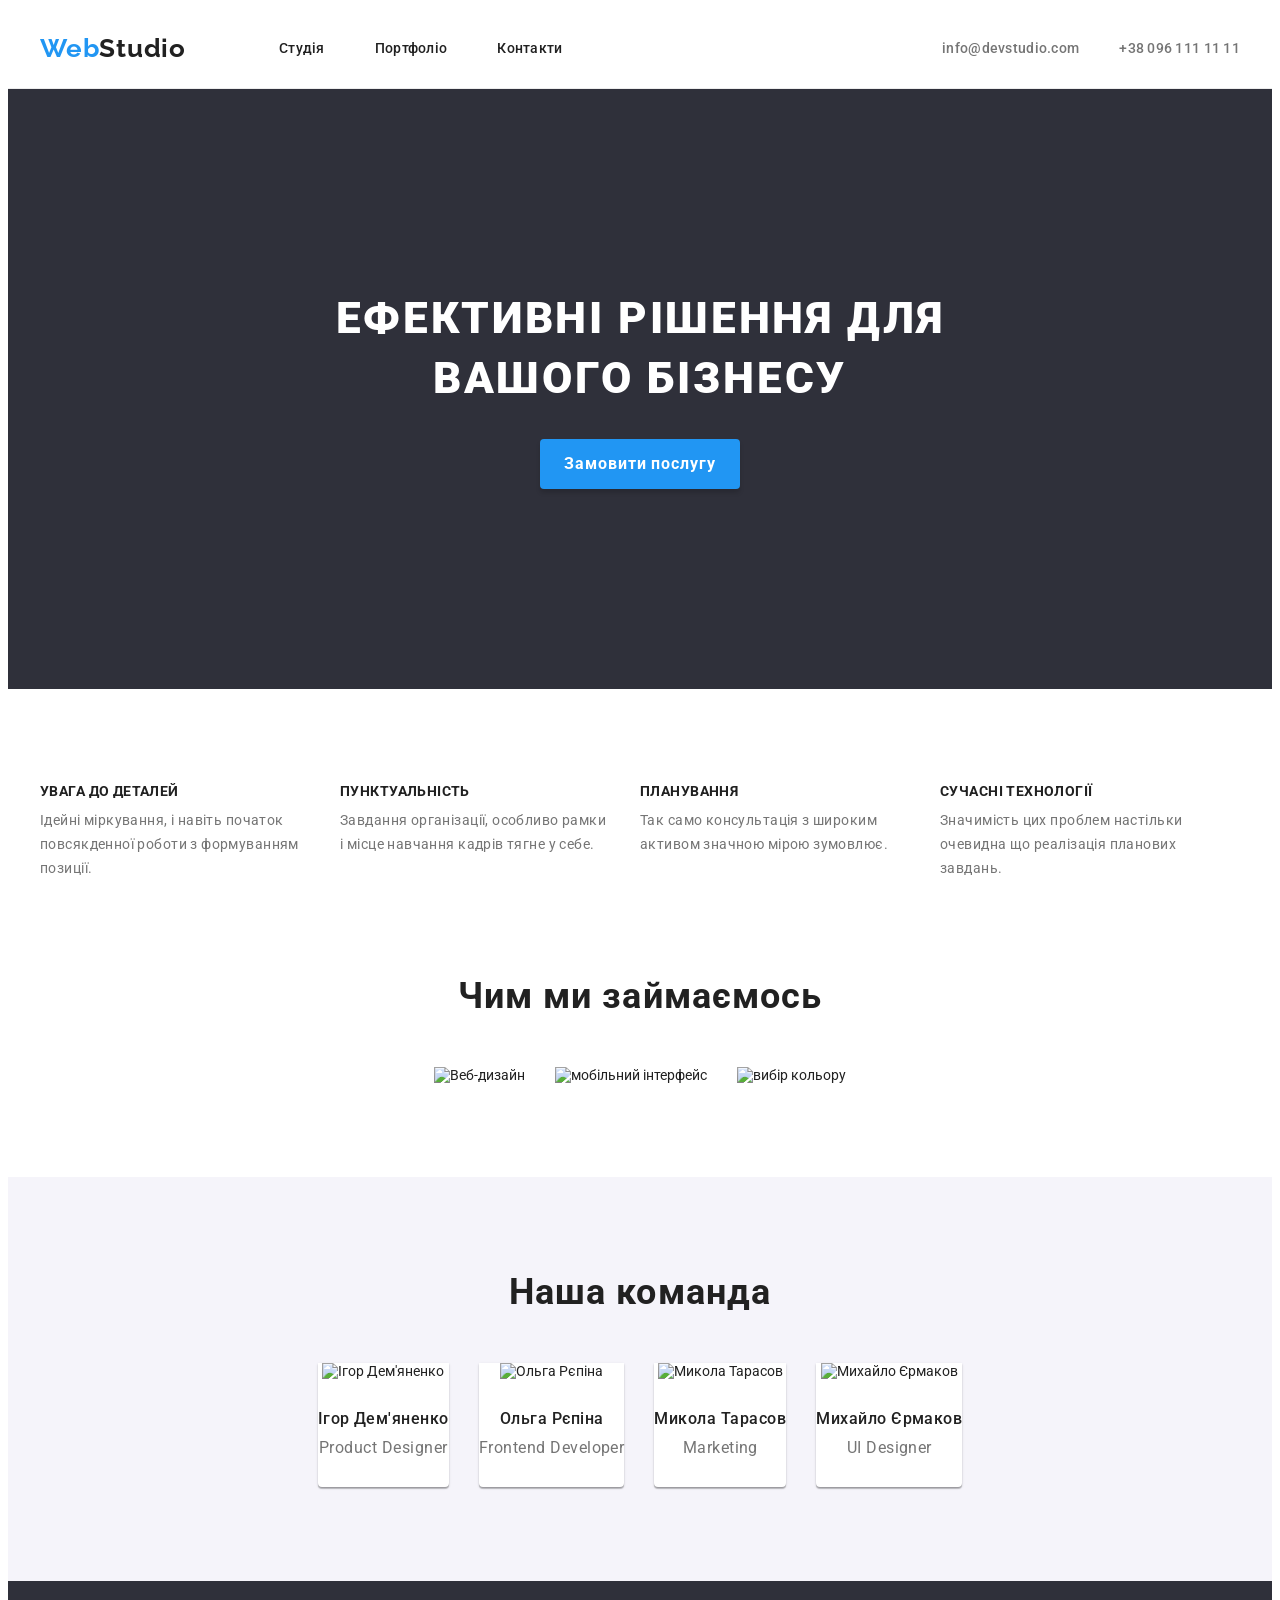
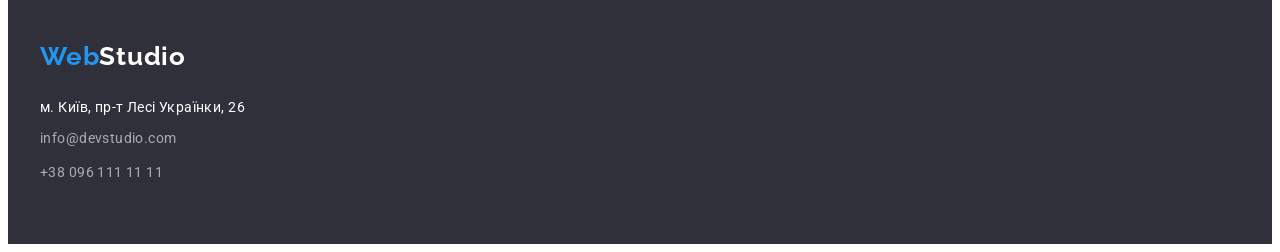
==== index.html @ b3d0643a "Merge 9162e58efedf0355fc0a40fdc72c16f507458ea1 into f60d5aed090811860e480be63fc193bae15590e0" ====
<!DOCTYPE html>
<html lang="uk">
<head>
    <meta charset="utf-8">
        <meta name="viewport" content="width=device-width, initial-scale=1.0">
    <title>Web Studio</title>
    <link rel="preconnect" href="https://fonts.googleapis.com">
    <link rel="preconnect" href="https://fonts.gstatic.com" crossorigin>
    <link href="https://fonts.googleapis.com/css2?family=Raleway:wght@700&family=Roboto:wght@400;500;700;900&display=swap" rel="stylesheet">
    <link rel="stylesheet" href="css/styles.css">
    <link rel="stylesheet" href="css/modern-normalize.css">
    </head>
    <body class="body">
        <header class="header">
        <div class="container">
        <a href="index.html" class="header-logo">
            Web<span>Studio</span>
        </a>
        <nav>
            <ul class="pages-list">
                <li class="page-link"><a href="index.html">Студія</a></li>
                <li class="page-link"><a href="portfolio.html">Портфоліо</a></li>
                <li class="page-link"><a href="contacts.html">Контакти</a></li>
            </ul>
        </nav>
        <ul class="contacts-info">
            <li><a href="mailto:info@devstudio.com">info@devstudio.com</a></li>
            <li><a href="tel:+380961111111">+38 096 111 11 11</a></li>
        </ul>
    </div>
    </header>
    <main class="main-solution">
        <section class="sec1">
        <div class="container">
        <h1 class="main-sec1-title">ЕФЕКТИВНІ РІШЕННЯ ДЛЯ ВАШОГО БІЗНЕСУ</h1>
        <button type="button" class="order-button">Замовити послугу</button>
        </div>
    </section>
    <section class="details">
        <div class="container">
        <ul class="details-list">
            <li class="details-list-element">
                <h3 class="details-list-title">УВАГА ДО ДЕТАЛЕЙ</h3>
                <p class="details-list-text">
                Ідейні міркування, і  навіть початок повсякденної роботи з формуванням позиції.
                </p>
            </li>
                <li class="details-list-element">
                <h3 class="details-list-title">ПУНКТУАЛЬНІСТЬ</h3>
                <p class="details-list-text">
                Завдання організації, особливо рамки і місце навчання кадрів тягне у себе.
                </p>
            </li>
            <li class="details-list-element">
                <h3 class="details-list-title">ПЛАНУВАННЯ</h3>
                <p class="details-list-text">Так само консультація з широким активом значною мірою зумовлює.</p>
            </li>
            <li class="details-list-element">
                <h3 class="details-list-title">СУЧАСНІ ТЕХНОЛОГІЇ</h3>
                <p class="details-list-text">Значимість цих проблем настільки очевидна що реалізація планових завдань.</p>
            </li>
        </ul>
        </div>
    </section>
    <section class="activities">
        <div class="container">
        <h2 class="activities-title">Чим ми займаємось</h2>
        <ul class="activities-list">
            <li class="activities-list-element">
                <img src="img/1.jpg" alt="Веб-дизайн" width="370" height="294">
            </li>
            <li class="activities-list-element">
                <img src="img/2.jpg" alt="мобільний інтерфейс" width="370" height="294">
            </li>
            <li class="activities-list-element">
                <img src="img/3.jpg" alt="вибір кольору" width="370" height="294">
            </li>
        </ul>
        </div>
    </section>
    <section class="members">
        <div class="container">
        <h2 class="members-title">Наша команда</h2>  
        <ul class="members-list">
            <li class="member">
                <img class="member-photo" src="img/4.jpg" alt="Ігор Дем'яненко" width="270" height="260">
                <div class="members-info">
                <h3 class="member-name">Ігор Дем'яненко</h3>
                <p class="member-spec">Product Designer</p>
                </div>
            </li>
        <li class="member">
            <img class="member-photo" src="img/5.jpg" alt="Ольга Рєпіна"  width="270" height="260">
            <div class="members-info">
            <h3 class="member-name">Ольга Рєпіна</h3>
            <p class="member-spec">Frontend Developer</p>
            </div>
        </li>
        <li class="member">
            <img class="member-photo" src="img/6.jpg" alt="Микола Тарасов" width="270" height="260">
            <div class="members-info">
            <h3 class="member-name">Микола Тарасов</h3>
            <p class="member-spec">Marketing</p>
            </div>
        </li>
        <li class="member">  
            <img class="member-photo" src="img/7.jpg" alt="Михайло Єрмаков" width="270" height="260">
            <div class="members-info">
            <h3 class="member-name">Михайло Єрмаков</h3>
            <p class="member-spec">UI Designer</p>
            </div>            
        </li>
        </ul>
        </div>
    </section>
    </main>

    <footer class="footer">
        <div class="container">
            <a href="index.html" class="footer-logo">
            Web<span>Studio</span>
            </a>
        <address>
            <p class="address">м. Київ, пр-т Лесі Українки, 26</p>
            <ul>
                <li class="footer-contacts">
                    <a href="mailto:info@devstudio.com">info@devstudio.com</a>
                </li>
                <li class="footer-contacts">
                    <a href="tel:+380961111111">+38 096 111 11 11</a>
                </li>
            </ul>
        </address>
    </div>
    </footer>
    </body>
</html>
---- css/styles.css ----
:root {
    --black: #212121;
    --white: #ffffff;
    --footer_color: #2f303a;
    --blue: #2196f3;
    --grey: #757575;
    --like_white: #f5f4fa;
    --fonts: "Roboto";
}
    
body {
           font-family: var(--fonts), sans-serif;
    color: var(--black);
    font-style: normal;
    line-height: normal;
    font-size: 14px;
    font-weight: 400;
}

h1, h2, h3, h4, p {
    margin: 0;
}

ul, ol {
    margin: 0;
    padding: 0;
}

li {
    list-style-type: none;
}

address {
    font-style: normal;
}

button {
    font: inherit;
    cursor: pointer;
}

a {
    text-decoration: none;
    color: inherit;
}

.container {
    width: 1200px;
    padding-left: 15px;
    padding-right: 15px;
    margin-left: auto;
    margin-right: auto; 
}

.header {
    height: 80px;
    display: flex;
    align-items: center;
    border-bottom: 1px solid #ececec;
}

.header .container {
    display: flex;
    align-items: center;
}

.header nav {
    margin-left: 93px;
}

.contacts-info {
    display: flex;
    margin-left: auto;
    gap: 40px;
    color: var(--grey);
    font-weight: 500;
    letter-spacing: 0.02em;


    a {
        transition: color 300ms ease-in-out;
    }

    a:hover, a:focus {
        color: var(--blue);
    }
}


.pages-list {
    display: flex;
    gap: 50px;

    a {
        transition: color 300ms ease-in-out;
    }

    a:hover, a:focus {
        color: var(--blue);
    }
}

.page-link {
    a {
        font-weight: 500;
        transition: color 300ms ease-in-out;
        letter-spacing: 0.02em;
    }
    a:hover, a:focus {
        color: var(--blue);
    }
}
.sec1 {
    background-color: var(--footer_color);
    height: 600px;
    display: flex;
    align-items: center;
    text-align: center;
}

.header-logo {
    color: var(--blue);
    > span {
        color: var(--black);
    }
    font-family: Raleway, sans-serif;
    font-size: 26px;
    font-weight: 700;
    letter-spacing: 0.03em;
}

.main-sec1-title {
    color: var(--white);
    text-align: center;
    font-size: 44px;
    font-weight: 900;
    line-height: 1.36;
    letter-spacing: 0.06em;
    text-transform: uppercase;
    margin: auto;
    max-width: 696px;
}

.order-button {
    color: var(--white);
    font-size: 16px;
    font-weight: 700;
    border: none;
    line-height: 1.875;
    letter-spacing: 0.06em;
    border-radius: 4px;
    background: var(--blue);
    box-shadow: 0px 4px 4px 0px rgba(0, 0, 0, 0.15);
    padding: 10px 24px;
    transition: background-color 0.5s;
    cursor: pointer;
    margin-top: 30px;
}

.order-button:hover,
.order-button:focus {
    background-color: var(--blue);
}

.details {
    padding-top: 94px;
    padding-bottom: 94px;
}

.details-list {
    gap: 30px;
    display: flex;
}

.details-list-element {
    max-width: 270px;   
}

.details-list-title {
    font-weight: 700;
    font-size: 14px;
    letter-spacing: 0.03em;
    text-transform: uppercase;
}

.details-list-text {
    color: var(--grey);
    font-size: 14px;
    line-height: 1.71;
    letter-spacing: 0.03em;
    margin-top: 10px;
}

.activities {
    text-align: center;
    padding-bottom: 94px;
}

.activities-title {
    text-align: center;
    font-size: 36px;
    font-weight: 700;
    letter-spacing: 0.03em;
    margin-bottom: 50px;
    
}

.activities-list {
    display: flex;
    gap: 30px;
    justify-content: center;
}

.members {
    background: var(--like_white);
    text-align: center;
    padding-bottom: 94px;
    padding-top: 94px;
}

.members-info {
    padding-bottom: 30px;
}

.members-title {
    font-weight: 700;
    font-size: 36px;
    letter-spacing: 0.03em;
    color: var(--black);
    text-align: center;
    margin-bottom: 50px;
}

.members-list {
    justify-content: center;
    display: flex;
    gap: 30px;
}

.member {
    border-radius: 0px 0px 4px 4px;
    background: var(--white);
    box-shadow: 0px 1px 3px 0px rgba(0, 0, 0, 0.12), 0px 1px 1px 0px rgba(0, 0, 0, 0.14), 0px 2px 1px 0px rgba(0, 0, 0, 0.20);
}

.member-photo {
    margin-bottom: 30px;
}

.member-name{
    text-align: center;
    font-size: 16px;
    font-weight: 500;
    letter-spacing: 0.03em;
    margin-bottom: 10px;
}

.member-spec{
    color: var(--grey);
    text-align: center;
    font-size: 16px;
    letter-spacing: 0.03em;
}

.button-list {  
    margin-bottom: 50px;
    display: flex;
    justify-content: center;
    gap: 8px;
    align-items: center;

    .button-list-element {
    background-color: var(--like_white);
    color: var(--black);
}

button {
    transition: color 300ms ease-in-out, background-color 300ms ease-in-out;
    border: none;
}

button:hover, a:focus {
    color: var(--white);
    background-color: var(--blue);
}
}


.button-list-element {
    background: var(--like_white);
    color: var(--black);
}

button {
    transition: color 300ms ease-in-out, background-color 300ms ease-in-out;
    border: none;
}

button:hover, a:focus {
    color: var(--white);
}

.button-list-buttons {
    color: var(--black);
    background: var(--like_white);
    text-align: center;
    border-radius: 4px;
    font-size: 16px;
    font-weight: 500;
    padding: 6px 22px;
    line-height: 1.62;
    letter-spacing: 0.03em;
}

.projects-list-element {
    border: 1px solid #EEE;
    background: var(--white);
    max-width: 370px;
}

.projects-list-element a{
    display: block;
}

.projects-list-img {
    width: 100%;
}

.projects-list {
    list-style: none;
    display: flex;
    flex-wrap: wrap;
    gap: 30px;
    padding-bottom: 94px;
}

.project-info {
    padding: 20px 23px;
}

.projects-list-title {
    font-size: 18px;
    font-weight: 700;
    line-height: 2;
    letter-spacing: 0.06em;
    margin-bottom: 4px;         
}

.projects-list-text {
    color: var(--grey);
    font-size: 16px;;
    line-height: 1.875;
    letter-spacing: 0.03em;
}

.projects-list-element-text {
    padding: 20px;
    margin: 5px;
}

.footer {
    background-color: var(--footer_color);
}

.footer .container { 
    padding-top: 60px;
    padding-bottom: 60px;
}
    
    .footer-logo {
        color: var(--blue);
        > span {
            color: var(--white);
        }
        font-family: Raleway, sans-serif;
        font-size: 26px;
        font-weight: 700;
        letter-spacing: 0.03em;
        display: inline-block;
        margin-bottom: 28px;
    }

    .footer address ul li:not(:last-child) {
        margin-bottom: 12px;
    }
    .address {
        color: var(--white);
        line-height: 115%;
        letter-spacing: 0.03em;
        margin-bottom: 12px;
    }
    .footer-contacts {
        color: rgba(255,255,255,0.6);
        line-height: 1.6;
        font-style: normal;
        letter-spacing: 0.03em;

        a {
            transition: color 300ms ease-in-out;
        }
        a:hover, a:focus {
            color: var(--blue);
        }
    }

    .portfolio {
        padding-bottom: 94px;
        padding-top: 94px;
    }
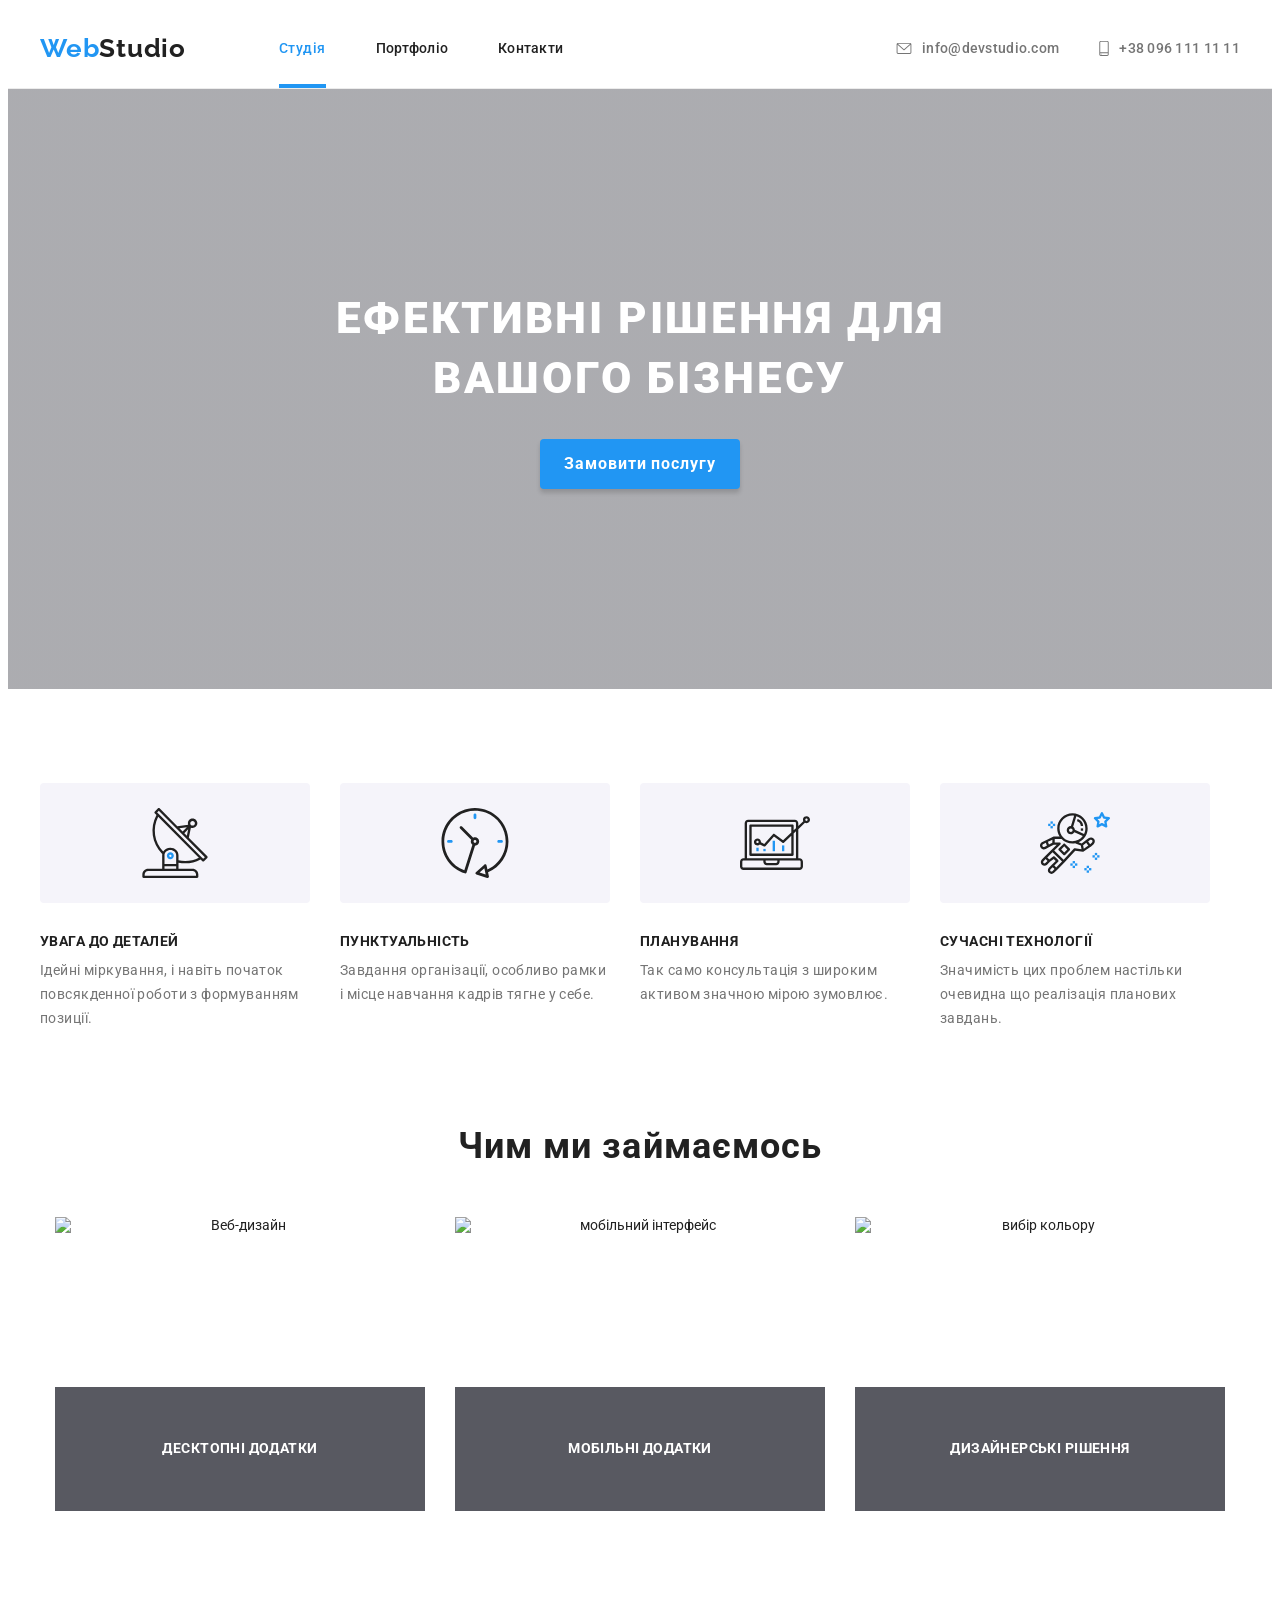
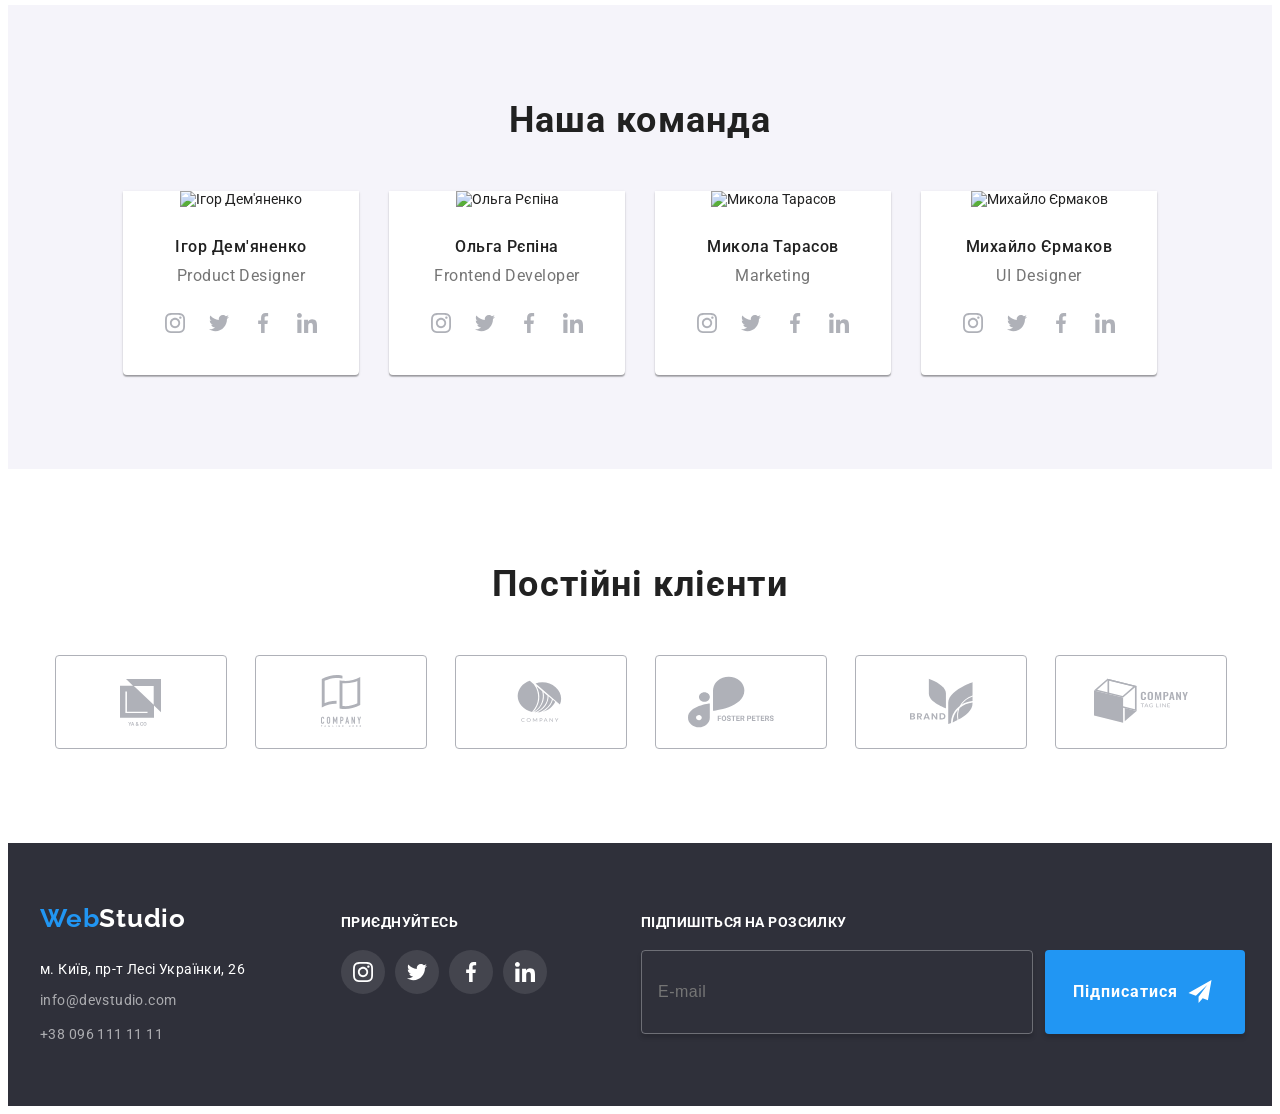
==== commit 30b2878f: "Merge 0ae1a9d1c31da2a1b75b7ce2af7a4370af905260 into cceafec76df90898419808369843868b6c5b30c8" ====
--- a/index.html
+++ b/index.html
@@ -1,137 +1,748 @@
 <!DOCTYPE html>
 <html lang="uk">
-<head>
-    <meta charset="utf-8">
-        <meta name="viewport" content="width=device-width, initial-scale=1.0">
-    <title>Web Studio</title>
-    <link rel="preconnect" href="https://fonts.googleapis.com">
-    <link rel="preconnect" href="https://fonts.gstatic.com" crossorigin>
-    <link href="https://fonts.googleapis.com/css2?family=Raleway:wght@700&family=Roboto:wght@400;500;700;900&display=swap" rel="stylesheet">
-    <link rel="stylesheet" href="css/styles.css">
-    <link rel="stylesheet" href="css/modern-normalize.css">
+    <head>
+        <meta charset="utf-8" />
+        <meta name="viewport" content="width=device-width, initial-scale=1.0" />
+        <title>Web Studio</title>
+        <link rel="preconnect" href="https://fonts.googleapis.com" />
+        <link rel="preconnect" href="https://fonts.gstatic.com" crossorigin />
+        <link
+            href="https://fonts.googleapis.com/css2?family=Raleway:wght@700&family=Roboto:wght@400;500;700;900&display=swap"
+            rel="stylesheet"
+        />
+        <link rel="stylesheet" href="css/styles.css" />
+        <link rel="stylesheet" href="css/modern-normalize.css" />
     </head>
     <body class="body">
         <header class="header">
-        <div class="container">
-        <a href="index.html" class="header-logo">
-            Web<span>Studio</span>
-        </a>
-        <nav>
-            <ul class="pages-list">
-                <li class="page-link"><a href="index.html">Студія</a></li>
-                <li class="page-link"><a href="portfolio.html">Портфоліо</a></li>
-                <li class="page-link"><a href="contacts.html">Контакти</a></li>
-            </ul>
-        </nav>
-        <ul class="contacts-info">
-            <li><a href="mailto:info@devstudio.com">info@devstudio.com</a></li>
-            <li><a href="tel:+380961111111">+38 096 111 11 11</a></li>
-        </ul>
-    </div>
-    </header>
-    <main class="main-solution">
-        <section class="sec1">
-        <div class="container">
-        <h1 class="main-sec1-title">ЕФЕКТИВНІ РІШЕННЯ ДЛЯ ВАШОГО БІЗНЕСУ</h1>
-        <button type="button" class="order-button">Замовити послугу</button>
+            <div class="container">
+                <a href="index.html" class="header-logo">
+                    Web<span>Studio</span>
+                </a>
+                <nav>
+                    <ul class="pages-list">
+                        <li>
+                            <a href="index.html" class="page-link-active"
+                                >Студія</a
+                            >
+                        </li>
+                        <li>
+                            <a href="portfolio.html" class="page-link"
+                                >Портфоліо</a
+                            >
+                        </li>
+                        <li>
+                            <a href="contacts.html" class="page-link"
+                                >Контакти</a
+                            >
+                        </li>
+                    </ul>
+                </nav>
+                <ul class="contacts-info">
+                    <li>
+                        <a
+                            href="mailto:info@devstudio.com"
+                            class="contact-link"
+                        >
+                            <svg class="header-icon" width="16" height="12">
+                                <use
+                                    href="./img/svg/icons.svg#icon-envelope"
+                                ></use>
+                            </svg>
+                            info@devstudio.com</a
+                        >
+                    </li>
+                    <li>
+                        <a href="tel:+380961111111" class="contact-link">
+                            <svg class="header-icon" width="10" height="16">
+                                <use
+                                    href="./img/svg/icons.svg#icon-smartphone"
+                                ></use>
+                            </svg>
+                            +38 096 111 11 11</a
+                        >
+                    </li>
+                </ul>
+            </div>
+        </header>
+        <main class="main-solution">
+            <section class="sec1">
+                <div class="container">
+                    <h1 class="main-sec1-title">
+                        ЕФЕКТИВНІ РІШЕННЯ ДЛЯ ВАШОГО БІЗНЕСУ
+                    </h1>
+                    <button type="button" class="order-button" data-modal-open>
+                        Замовити послугу
+                    </button>
+                </div>
+            </section>
+            <section class="details">
+                <div class="container">
+                    <ul class="details-list">
+                        <li class="details-list-element">
+                            <div class="details-list-icon">
+                                <svg class="icon" height="70" width="70">
+                                    <use
+                                        href="./img/svg/icons.svg#icon-attention-to-detail"
+                                    ></use>
+                                </svg>
+                            </div>
+                            <h3 class="details-list-title">УВАГА ДО ДЕТАЛЕЙ</h3>
+                            <p class="details-list-text">
+                                Ідейні міркування, і навіть початок повсякденної
+                                роботи з формуванням позиції.
+                            </p>
+                        </li>
+                        <li class="details-list-element">
+                            <div class="details-list-icon">
+                                <svg class="icon" height="70" width="70">
+                                    <use
+                                        href="./img/svg/icons.svg#icon-punctuality"
+                                    ></use>
+                                </svg>
+                            </div>
+                            <h3 class="details-list-title">ПУНКТУАЛЬНІСТЬ</h3>
+                            <p class="details-list-text">
+                                Завдання організації, особливо рамки і місце
+                                навчання кадрів тягне у себе.
+                            </p>
+                        </li>
+                        <li class="details-list-element">
+                            <div class="details-list-icon">
+                                <svg class="icon" height="70" width="70">
+                                    <use
+                                        href="./img/svg/icons.svg#icon-planning"
+                                    ></use>
+                                </svg>
+                            </div>
+                            <h3 class="details-list-title">ПЛАНУВАННЯ</h3>
+                            <p class="details-list-text">
+                                Так само консультація з широким активом значною
+                                мірою зумовлює.
+                            </p>
+                        </li>
+                        <li class="details-list-element">
+                            <div class="details-list-icon">
+                                <svg class="icon" height="70" width="70">
+                                    <use
+                                        href="./img/svg/icons.svg#icon-technologies"
+                                    ></use>
+                                </svg>
+                            </div>
+                            <h3 class="details-list-title">
+                                СУЧАСНІ ТЕХНОЛОГІЇ
+                            </h3>
+                            <p class="details-list-text">
+                                Значимість цих проблем настільки очевидна що
+                                реалізація планових завдань.
+                            </p>
+                        </li>
+                    </ul>
+                </div>
+            </section>
+            <section class="activities">
+                <div class="container">
+                    <h2 class="activities-title">Чим ми займаємось</h2>
+                    <ul class="activities-list">
+                        <li class="activities-list-element">
+                            <img
+                                src="img/1.jpg"
+                                alt="Веб-дизайн"
+                                width="370"
+                                height="294"
+                            />
+                            <div class="activities-box">
+                                <p class="activities-text">Десктопні додатки</p>
+                            </div>
+                        </li>
+                        <li class="activities-list-element">
+                            <img
+                                src="img/2.jpg"
+                                alt="мобільний інтерфейс"
+                                width="370"
+                                height="294"
+                            />
+                            <div class="activities-box">
+                                <p class="activities-text">Мобільні додатки</p>
+                            </div>
+                        </li>
+                        <li class="activities-list-element">
+                            <img
+                                src="img/3.jpg"
+                                alt="вибір кольору"
+                                width="370"
+                                height="294"
+                            />
+                            <div class="activities-box">
+                                <p class="activities-text">
+                                    Дизайнерські рішення
+                                </p>
+                            </div>
+                        </li>
+                    </ul>
+                </div>
+            </section>
+            <section class="members">
+                <div class="container">
+                    <h2 class="members-title">Наша команда</h2>
+                    <ul class="members-list">
+                        <li class="member">
+                            <img
+                                class="member-photo"
+                                src="img/4.jpg"
+                                alt="Ігор Дем'яненко"
+                                width="270"
+                                height="260"
+                            />
+                            <div class="members-info">
+                                <h3 class="member-name">Ігор Дем'яненко</h3>
+                                <p class="member-spec">Product Designer</p>
+                                <ul class="members-social-links">
+                                    <li>
+                                        <a
+                                            class="social-links-icons"
+                                            href="https://www.instagram.com"
+                                            rel="nofollow"
+                                        >
+                                            <svg width="20" height="20">
+                                                <use
+                                                    href="./img/svg/icons.svg#icon-instagram"
+                                                ></use>
+                                            </svg>
+                                        </a>
+                                    </li>
+                                    <li>
+                                        <a
+                                            class="social-links-icons"
+                                            href="https://x.com"
+                                            rel="nofollow"
+                                        >
+                                            <svg width="20" height="20">
+                                                <use
+                                                    href="./img/svg/icons.svg#icon-twitter"
+                                                ></use>
+                                            </svg>
+                                        </a>
+                                    </li>
+                                    <li>
+                                        <a
+                                            class="social-links-icons"
+                                            href="https://www.facebook.com"
+                                            rel="nofollow"
+                                        >
+                                            <svg width="20" height="20">
+                                                <use
+                                                    href="./img/svg/icons.svg#icon-facebook"
+                                                ></use>
+                                            </svg>
+                                        </a>
+                                    </li>
+                                    <li>
+                                        <a
+                                            class="social-links-icons"
+                                            href="https://linkedin.com"
+                                            rel="nofollow"
+                                        >
+                                            <svg width="20" height="20">
+                                                <use
+                                                    href="./img/svg/icons.svg#icon-linkedin"
+                                                ></use>
+                                            </svg>
+                                        </a>
+                                    </li>
+                                </ul>
+                            </div>
+                        </li>
+                        <li class="member">
+                            <img
+                                class="member-photo"
+                                src="img/5.jpg"
+                                alt="Ольга Рєпіна"
+                                width="270"
+                                height="260"
+                            />
+                            <div class="members-info">
+                                <h3 class="member-name">Ольга Рєпіна</h3>
+                                <p class="member-spec">Frontend Developer</p>
+                                <ul class="members-social-links">
+                                    <li>
+                                        <a
+                                            class="social-links-icons"
+                                            href="https://www.instagram.com"
+                                            rel="nofollow"
+                                        >
+                                            <svg width="20" height="20">
+                                                <use
+                                                    href="./img/svg/icons.svg#icon-instagram"
+                                                ></use>
+                                            </svg>
+                                        </a>
+                                    </li>
+                                    <li>
+                                        <a
+                                            class="social-links-icons"
+                                            href="https://x.com"
+                                            rel="nofollow"
+                                        >
+                                            <svg width="20" height="20">
+                                                <use
+                                                    href="./img/svg/icons.svg#icon-twitter"
+                                                ></use>
+                                            </svg>
+                                        </a>
+                                    </li>
+                                    <li>
+                                        <a
+                                            class="social-links-icons"
+                                            href="https://www.facebook.com"
+                                            rel="nofollow"
+                                        >
+                                            <svg width="20" height="20">
+                                                <use
+                                                    href="./img/svg/icons.svg#icon-facebook"
+                                                ></use>
+                                            </svg>
+                                        </a>
+                                    </li>
+                                    <li>
+                                        <a
+                                            class="social-links-icons"
+                                            href="https://linkedin.com"
+                                            rel="nofollow"
+                                        >
+                                            <svg width="20" height="20">
+                                                <use
+                                                    href="./img/svg/icons.svg#icon-linkedin"
+                                                ></use>
+                                            </svg>
+                                        </a>
+                                    </li>
+                                </ul>
+                            </div>
+                        </li>
+                        <li class="member">
+                            <img
+                                class="member-photo"
+                                src="img/6.jpg"
+                                alt="Микола Тарасов"
+                                width="270"
+                                height="260"
+                            />
+                            <div class="members-info">
+                                <h3 class="member-name">Микола Тарасов</h3>
+                                <p class="member-spec">Marketing</p>
+                                <ul class="members-social-links">
+                                    <li>
+                                        <a
+                                            class="social-links-icons"
+                                            href="https://www.instagram.com"
+                                            rel="nofollow"
+                                        >
+                                            <svg width="20" height="20">
+                                                <use
+                                                    href="./img/svg/icons.svg#icon-instagram"
+                                                ></use>
+                                            </svg>
+                                        </a>
+                                    </li>
+                                    <li>
+                                        <a
+                                            class="social-links-icons"
+                                            href="https://x.com"
+                                            rel="nofollow"
+                                        >
+                                            <svg width="20" height="20">
+                                                <use
+                                                    href="./img/svg/icons.svg#icon-twitter"
+                                                ></use>
+                                            </svg>
+                                        </a>
+                                    </li>
+                                    <li>
+                                        <a
+                                            class="social-links-icons"
+                                            href="https://www.facebook.com"
+                                            rel="nofollow"
+                                        >
+                                            <svg width="20" height="20">
+                                                <use
+                                                    href="./img/svg/icons.svg#icon-facebook"
+                                                ></use>
+                                            </svg>
+                                        </a>
+                                    </li>
+                                    <li>
+                                        <a
+                                            class="social-links-icons"
+                                            href="https://linkedin.com"
+                                            rel="nofollow"
+                                        >
+                                            <svg width="20" height="20">
+                                                <use
+                                                    href="./img/svg/icons.svg#icon-linkedin"
+                                                ></use>
+                                            </svg>
+                                        </a>
+                                    </li>
+                                </ul>
+                            </div>
+                        </li>
+                        <li class="member">
+                            <img
+                                class="member-photo"
+                                src="img/7.jpg"
+                                alt="Михайло Єрмаков"
+                                width="270"
+                                height="260"
+                            />
+                            <div class="members-info">
+                                <h3 class="member-name">Михайло Єрмаков</h3>
+                                <p class="member-spec">UI Designer</p>
+                                <ul class="members-social-links">
+                                    <li>
+                                        <a
+                                            class="social-links-icons"
+                                            href="https://www.instagram.com"
+                                            rel="nofollow"
+                                        >
+                                            <svg width="20" height="20">
+                                                <use
+                                                    href="./img/svg/icons.svg#icon-instagram"
+                                                ></use>
+                                            </svg>
+                                        </a>
+                                    </li>
+                                    <li>
+                                        <a
+                                            class="social-links-icons"
+                                            href="https://x.com"
+                                            rel="nofollow"
+                                        >
+                                            <svg width="20" height="20">
+                                                <use
+                                                    href="./img/svg/icons.svg#icon-twitter"
+                                                ></use>
+                                            </svg>
+                                        </a>
+                                    </li>
+                                    <li>
+                                        <a
+                                            class="social-links-icons"
+                                            href="https://www.facebook.com"
+                                            rel="nofollow"
+                                        >
+                                            <svg width="20" height="20">
+                                                <use
+                                                    href="./img/svg/icons.svg#icon-facebook"
+                                                ></use>
+                                            </svg>
+                                        </a>
+                                    </li>
+                                    <li>
+                                        <a
+                                            class="social-links-icons"
+                                            href="https://linkedin.com"
+                                            rel="nofollow"
+                                        >
+                                            <svg width="20" height="20">
+                                                <use
+                                                    href="./img/svg/icons.svg#icon-linkedin"
+                                                ></use>
+                                            </svg>
+                                        </a>
+                                    </li>
+                                </ul>
+                            </div>
+                        </li>
+                    </ul>
+                </div>
+            </section>
+            <section class="top-clients">
+                <div class="container">
+                    <h2 class="top-clients-title">Постійні клієнти</h2>
+                    <ul class="top-clients-list">
+                        <li class="client">
+                            <a href="#">
+                                <svg
+                                    class="client-logo"
+                                    width="106"
+                                    height="60"
+                                >
+                                    <use
+                                        href="./img/svg/icons.svg#icon-client-logo-1"
+                                    ></use>
+                                </svg>
+                            </a>
+                        </li>
+                        <li class="client">
+                            <a href="#">
+                                <svg
+                                    class="client-logo"
+                                    width="106"
+                                    height="60"
+                                >
+                                    <use
+                                        href="./img/svg/icons.svg#icon-client-logo-2"
+                                    ></use>
+                                </svg>
+                            </a>
+                        </li>
+                        <li class="client">
+                            <a href="#">
+                                <svg
+                                    class="client-logo"
+                                    width="106"
+                                    height="60"
+                                >
+                                    <use
+                                        href="./img/svg/icons.svg#icon-client-logo-3"
+                                    ></use>
+                                </svg>
+                            </a>
+                        </li>
+                        <li class="client">
+                            <a href="#">
+                                <svg
+                                    class="client-logo"
+                                    width="106"
+                                    height="60"
+                                >
+                                    <use
+                                        href="./img/svg/icons.svg#icon-client-logo-4"
+                                    ></use>
+                                </svg>
+                            </a>
+                        </li>
+                        <li class="client">
+                            <a href="#">
+                                <svg
+                                    class="client-logo"
+                                    width="106"
+                                    height="60"
+                                >
+                                    <use
+                                        href="./img/svg/icons.svg#icon-client-logo-5"
+                                    ></use>
+                                </svg>
+                            </a>
+                        </li>
+                        <li class="client">
+                            <a href="#">
+                                <svg
+                                    class="client-logo"
+                                    width="106"
+                                    height="60"
+                                >
+                                    <use
+                                        href="./img/svg/icons.svg#icon-client-logo-6"
+                                    ></use>
+                                </svg>
+                            </a>
+                        </li>
+                    </ul>
+                </div>
+            </section>
+        </main>
+
+        <footer class="footer">
+            <div class="container">
+                <div class="footer-wrapper">
+                    <div class="footer-info">
+                        <a href="index.html" class="footer-logo">
+                            Web<span>Studio</span>
+                        </a>
+                        <address>
+                            <p class="address">
+                                м. Київ, пр-т Лесі Українки, 26
+                            </p>
+                            <ul>
+                                <li class="footer-contacts">
+                                    <a href="mailto:info@devstudio.com"
+                                        >info@devstudio.com</a
+                                    >
+                                </li>
+                                <li class="footer-contacts">
+                                    <a href="tel:+380961111111"
+                                        >+38 096 111 11 11</a
+                                    >
+                                </li>
+                            </ul>
+                        </address>
+                    </div>
+                    <div class="footer-social">
+                        <p class="footer-joinus">Приєднуйтесь</p>
+                        <ul class="footer-social-links">
+                            <li>
+                                <a
+                                    class="footer-social-links-icons"
+                                    href="https://www.instagram.com"
+                                    rel="nofollow"
+                                >
+                                    <svg width="20" height="20">
+                                        <use
+                                            href="./img/svg/icons.svg#icon-instagram"
+                                        ></use>
+                                    </svg>
+                                </a>
+                            </li>
+                            <li>
+                                <a
+                                    class="footer-social-links-icons"
+                                    href="https://x.com"
+                                    rel="nofollow"
+                                >
+                                    <svg width="20" height="20">
+                                        <use
+                                            href="./img/svg/icons.svg#icon-twitter"
+                                        ></use>
+                                    </svg>
+                                </a>
+                            </li>
+                            <li>
+                                <a
+                                    class="footer-social-links-icons"
+                                    href="https://www.facebook.com"
+                                    rel="nofollow"
+                                >
+                                    <svg width="20" height="20">
+                                        <use
+                                            href="./img/svg/icons.svg#icon-facebook"
+                                        ></use>
+                                    </svg>
+                                </a>
+                            </li>
+                            <li>
+                                <a
+                                    class="footer-social-links-icons"
+                                    href="https://linkedin.com"
+                                    rel="nofollow"
+                                >
+                                    <svg width="20" height="20">
+                                        <use
+                                            href="./img/svg/icons.svg#icon-linkedin"
+                                        ></use>
+                                    </svg>
+                                </a>
+                            </li>
+                        </ul>
+                    </div>
+                    <div class="subscribe">
+                        <p class="subscribe-text">Підпишіться на розсилку</p>
+                        <form class="subscribe-form">
+                            <label class="subscribe-label-input">
+                                <span class="visually-hidden">Email</span>
+                                <input
+                                    type="email"
+                                    class="subscribe-input"
+                                    required
+                                    placeholder="E-mail"
+                                />
+                            </label>
+                            <button type="submit" class="subscribe-btn">
+                                Підписатися
+                                <svg
+                                    class="subscribe-btn-svg"
+                                    width="24"
+                                    height="24"
+                                >
+                                    <use
+                                        href="./img/svg/icons.svg#icon-send"
+                                    ></use>
+                                </svg>
+                            </button>
+                        </form>
+                    </div>
+                </div>
+            </div>
+        </footer>
+        <div class="backdrop is-hidden" data-modal>
+            <div class="modal">
+                <button type="button" class="modal-close-btn" data-modal-close>
+                    <svg class="modal_icon">
+                        <use href="./img/svg/icons.svg#icon-close-button"></use>
+                    </svg>
+                </button>
+                <h2 class="modal-title">
+                    Залиште свої дані, ми вам передзвонимо
+                </h2>
+                <form class="modal-form">
+                    <label class="form-label">
+                        <span class="label-text">Ім'я</span>
+                        <input type="text" class="form-input" required />
+                        <svg
+                            class="form-icon"
+                            fill="currentColor"
+                            width="18"
+                            height="18"
+                        >
+                            <use
+                                href="./img/svg/icons.svg#icon-person-model"
+                            ></use>
+                        </svg>
+                    </label>
+                    <label class="form-label">
+                        <span class="label-text">Телефон</span>
+                        <input type="text" class="form-input" required />
+                        <svg
+                            class="form-icon"
+                            fill="currentColor"
+                            width="18"
+                            height="18"
+                        >
+                            <use
+                                href="./img/svg/icons.svg#icon-phone-model"
+                            ></use>
+                        </svg>
+                    </label>
+                    <label class="form-label">
+                        <span class="label-text">Пошта</span>
+                        <input type="email" class="form-input" required />
+                        <svg
+                            class="form-icon"
+                            fill="currentColor"
+                            width="18"
+                            height="18"
+                        >
+                            <use
+                                href="./img/svg/icons.svg#icon-email-model"
+                            ></use>
+                        </svg>
+                    </label>
+                    <label class="form-label">
+                        <span class="label-text">Коментар</span>
+                        <textarea
+                            name=""
+                            id=""
+                            class="form_textarea"
+                            cols="30"
+                            rows="10"
+                            required
+                            placeholder="Введіть текст"
+                        ></textarea>
+                    </label>
+                    <div class="checkbox-div">
+                        <input
+                            class="input-accept"
+                            type="checkbox"
+                            id="accept"
+                            name="accept"
+                            value="accept"
+                        />
+                        <label for="accept" class="label-accept">
+                            <span>
+                                Погоджуюся з розсилкою та приймаю
+                                <a href="#" class="form-a">Умови договору</a>
+                            </span>
+                        </label>
+                    </div>
+                    <div class="button-form-div">
+                        <button type="submit" class="form-button">
+                            Відправити
+                        </button>
+                    </div>
+                </form>
+            </div>
         </div>
-    </section>
-    <section class="details">
-        <div class="container">
-        <ul class="details-list">
-            <li class="details-list-element">
-                <h3 class="details-list-title">УВАГА ДО ДЕТАЛЕЙ</h3>
-                <p class="details-list-text">
-                Ідейні міркування, і  навіть початок повсякденної роботи з формуванням позиції.
-                </p>
-            </li>
-                <li class="details-list-element">
-                <h3 class="details-list-title">ПУНКТУАЛЬНІСТЬ</h3>
-                <p class="details-list-text">
-                Завдання організації, особливо рамки і місце навчання кадрів тягне у себе.
-                </p>
-            </li>
-            <li class="details-list-element">
-                <h3 class="details-list-title">ПЛАНУВАННЯ</h3>
-                <p class="details-list-text">Так само консультація з широким активом значною мірою зумовлює.</p>
-            </li>
-            <li class="details-list-element">
-                <h3 class="details-list-title">СУЧАСНІ ТЕХНОЛОГІЇ</h3>
-                <p class="details-list-text">Значимість цих проблем настільки очевидна що реалізація планових завдань.</p>
-            </li>
-        </ul>
-        </div>
-    </section>
-    <section class="activities">
-        <div class="container">
-        <h2 class="activities-title">Чим ми займаємось</h2>
-        <ul class="activities-list">
-            <li class="activities-list-element">
-                <img src="img/1.jpg" alt="Веб-дизайн" width="370" height="294">
-            </li>
-            <li class="activities-list-element">
-                <img src="img/2.jpg" alt="мобільний інтерфейс" width="370" height="294">
-            </li>
-            <li class="activities-list-element">
-                <img src="img/3.jpg" alt="вибір кольору" width="370" height="294">
-            </li>
-        </ul>
-        </div>
-    </section>
-    <section class="members">
-        <div class="container">
-        <h2 class="members-title">Наша команда</h2>  
-        <ul class="members-list">
-            <li class="member">
-                <img class="member-photo" src="img/4.jpg" alt="Ігор Дем'яненко" width="270" height="260">
-                <div class="members-info">
-                <h3 class="member-name">Ігор Дем'яненко</h3>
-                <p class="member-spec">Product Designer</p>
-                </div>
-            </li>
-        <li class="member">
-            <img class="member-photo" src="img/5.jpg" alt="Ольга Рєпіна"  width="270" height="260">
-            <div class="members-info">
-            <h3 class="member-name">Ольга Рєпіна</h3>
-            <p class="member-spec">Frontend Developer</p>
-            </div>
-        </li>
-        <li class="member">
-            <img class="member-photo" src="img/6.jpg" alt="Микола Тарасов" width="270" height="260">
-            <div class="members-info">
-            <h3 class="member-name">Микола Тарасов</h3>
-            <p class="member-spec">Marketing</p>
-            </div>
-        </li>
-        <li class="member">  
-            <img class="member-photo" src="img/7.jpg" alt="Михайло Єрмаков" width="270" height="260">
-            <div class="members-info">
-            <h3 class="member-name">Михайло Єрмаков</h3>
-            <p class="member-spec">UI Designer</p>
-            </div>            
-        </li>
-        </ul>
-        </div>
-    </section>
-    </main>
-
-    <footer class="footer">
-        <div class="container">
-            <a href="index.html" class="footer-logo">
-            Web<span>Studio</span>
-            </a>
-        <address>
-            <p class="address">м. Київ, пр-т Лесі Українки, 26</p>
-            <ul>
-                <li class="footer-contacts">
-                    <a href="mailto:info@devstudio.com">info@devstudio.com</a>
-                </li>
-                <li class="footer-contacts">
-                    <a href="tel:+380961111111">+38 096 111 11 11</a>
-                </li>
-            </ul>
-        </address>
-    </div>
-    </footer>
+        <script src="./js/modal.js"></script>
     </body>
-</html> 
+</html>
--- a/css/styles.css
+++ b/css/styles.css
@@ -7,9 +7,9 @@
     --like_white: #f5f4fa;
     --fonts: "Roboto";
 }
-    
+
 body {
-           font-family: var(--fonts), sans-serif;
+    font-family: var(--fonts), sans-serif;
     color: var(--black);
     font-style: normal;
     line-height: normal;
@@ -17,11 +17,16 @@
     font-weight: 400;
 }
 
-h1, h2, h3, h4, p {
+h1,
+h2,
+h3,
+h4,
+p {
     margin: 0;
 }
 
-ul, ol {
+ul,
+ol {
     margin: 0;
     padding: 0;
 }
@@ -49,7 +54,7 @@
     padding-left: 15px;
     padding-right: 15px;
     margin-left: auto;
-    margin-right: auto; 
+    margin-right: auto;
 }
 
 .header {
@@ -76,46 +81,69 @@
     font-weight: 500;
     letter-spacing: 0.02em;
 
-
     a {
         transition: color 300ms ease-in-out;
     }
 
-    a:hover, a:focus {
+    a:hover,
+    a:focus {
         color: var(--blue);
     }
 }
 
-
 .pages-list {
     display: flex;
     gap: 50px;
-
-    a {
-        transition: color 300ms ease-in-out;
-    }
-
-    a:hover, a:focus {
-        color: var(--blue);
-    }
 }
 
 .page-link {
-    a {
-        font-weight: 500;
-        transition: color 300ms ease-in-out;
-        letter-spacing: 0.02em;
-    }
-    a:hover, a:focus {
-        color: var(--blue);
-    }
-}
+    position: relative;
+    color: #212121;
+    text-decoration: none;
+    line-height: 1.14;
+    font-weight: 500;
+    transition: color 250ms cubic-bezier(0.4, 0, 0.2, 1);
+    letter-spacing: 0.02em;
+}
+
+.page-link-active {
+    position: relative;
+    font-size: 14px;
+    font-weight: 500;
+    letter-spacing: 0.03em;
+    word-wrap: break-word;
+    color: var(--blue);
+}
+
+.page-link:hover,
+.page-link:focus,
+.page-link.current {
+    color: var(--blue);
+}
+
+.page-link-active::after {
+    position: absolute;
+    content: "";
+    bottom: -32px;
+    display: block;
+    left: 0;
+    border: 2px;
+    width: 100%;
+    height: 4px;
+    background-color: var(--blue);
+}
+
 .sec1 {
     background-color: var(--footer_color);
     height: 600px;
     display: flex;
     align-items: center;
     text-align: center;
+    justify-content: center;
+    flex-direction: column;
+    background: linear-gradient(rgba(47, 48, 58, 0.4), rgba(47, 48, 58, 0.4)),
+        url("../img/backgroundformain.jpg");
+    background-size: cover;
 }
 
 .header-logo {
@@ -173,7 +201,7 @@
 }
 
 .details-list-element {
-    max-width: 270px;   
+    max-width: 270px;
 }
 
 .details-list-title {
@@ -190,6 +218,15 @@
     letter-spacing: 0.03em;
     margin-top: 10px;
 }
+.details-list-icon {
+    display: flex;
+    justify-content: center;
+    align-items: center;
+    padding: 25px 100px;
+    margin-bottom: 30px;
+    background-color: var(--like_white);
+    border-radius: 4px;
+}
 
 .activities {
     text-align: center;
@@ -202,13 +239,44 @@
     font-weight: 700;
     letter-spacing: 0.03em;
     margin-bottom: 50px;
-    
 }
 
 .activities-list {
     display: flex;
     gap: 30px;
     justify-content: center;
+}
+
+.activities-list-element {
+    position: relative;
+}
+
+.activities-list-element img {
+    display: block;
+}
+
+.activities-box {
+    display: flex;
+    height: 70px;
+    align-content: space-around;
+    justify-content: space-around;
+    align-items: center;
+    position: absolute;
+    width: 100%;
+    left: 0;
+    bottom: 0;
+    padding: 27px 0;
+    background: rgba(47, 48, 58, 0.8);
+}
+
+.activities-text {
+    font-size: 14px;
+    font-weight: 700;
+    line-height: 1.14;
+    text-align: center;
+    text-transform: uppercase;
+    letter-spacing: 0.03em;
+    color: var(--white);
 }
 
 .members {
@@ -219,7 +287,7 @@
 }
 
 .members-info {
-    padding-bottom: 30px;
+    padding: 30px;
 }
 
 .members-title {
@@ -240,14 +308,11 @@
 .member {
     border-radius: 0px 0px 4px 4px;
     background: var(--white);
-    box-shadow: 0px 1px 3px 0px rgba(0, 0, 0, 0.12), 0px 1px 1px 0px rgba(0, 0, 0, 0.14), 0px 2px 1px 0px rgba(0, 0, 0, 0.20);
-}
-
-.member-photo {
-    margin-bottom: 30px;
-}
-
-.member-name{
+    box-shadow: 0px 1px 3px 0px rgba(0, 0, 0, 0.12),
+        0px 1px 1px 0px rgba(0, 0, 0, 0.14), 0px 2px 1px 0px rgba(0, 0, 0, 0.2);
+}
+
+.member-name {
     text-align: center;
     font-size: 16px;
     font-weight: 500;
@@ -255,23 +320,60 @@
     margin-bottom: 10px;
 }
 
-.member-spec{
+.member-spec {
     color: var(--grey);
     text-align: center;
     font-size: 16px;
     letter-spacing: 0.03em;
 }
 
-.button-list {  
+.members-social-links {
+    display: flex;
+    justify-content: space-between;
+    margin-top: 16px;
+}
+
+.members-social-links li {
+    width: 44px;
+    height: 44px;
+}
+
+.social-links-icons {
+    display: flex;
+    justify-content: center;
+    align-items: center;
+    width: 100%;
+    height: 100%;
+    border-radius: 50%;
+    color: #afb1b8;
+    fill: currentColor;
+    transition: color 300ms ease-in-out, background-color 300ms ease-in-out;
+}
+
+a.social-links-icons:hover,
+a.social-links-icons:focus {
+    background-color: var(--blue);
+    color: var(--white);
+    outline: none;
+}
+
+.button-list {
     margin-bottom: 50px;
     display: flex;
     justify-content: center;
     gap: 8px;
     align-items: center;
 
-    .button-list-element {
-    background-color: var(--like_white);
-    color: var(--black);
+    button {
+        transition: color 300ms ease-in-out, background-color 300ms ease-in-out;
+        border: none;
+    }
+
+    button:hover,
+    a:focus {
+        color: var(--white);
+        background-color: var(--blue);
+    }
 }
 
 button {
@@ -279,24 +381,8 @@
     border: none;
 }
 
-button:hover, a:focus {
-    color: var(--white);
-    background-color: var(--blue);
-}
-}
-
-
-.button-list-element {
-    background: var(--like_white);
-    color: var(--black);
-}
-
-button {
-    transition: color 300ms ease-in-out, background-color 300ms ease-in-out;
-    border: none;
-}
-
-button:hover, a:focus {
+button:hover,
+button:focus {
     color: var(--white);
 }
 
@@ -312,14 +398,23 @@
     letter-spacing: 0.03em;
 }
 
+.button-list-buttons:hover,
+.button-list-buttons:focus {
+    background-color: var(--blue);
+    color: var(--white);
+    box-shadow: 0px 3px 1px rgba(0, 0, 0, 0.1), 0px 1px 2px rgba(0, 0, 0, 0.08),
+        0px 2px 2px rgba(0, 0, 0, 0.12);
+}
+
 .projects-list-element {
-    border: 1px solid #EEE;
+    border: 1px solid #eee;
     background: var(--white);
     max-width: 370px;
 }
 
-.projects-list-element a{
-    display: block;
+.projects-list-element a {
+    display: inline-block;
+    transition: box-shadow 300ms ease-in-out;
 }
 
 .projects-list-img {
@@ -331,7 +426,6 @@
     display: flex;
     flex-wrap: wrap;
     gap: 30px;
-    padding-bottom: 94px;
 }
 
 .project-info {
@@ -343,12 +437,12 @@
     font-weight: 700;
     line-height: 2;
     letter-spacing: 0.06em;
-    margin-bottom: 4px;         
+    margin-bottom: 4px;
 }
 
 .projects-list-text {
     color: var(--grey);
-    font-size: 16px;;
+    font-size: 16px;
     line-height: 1.875;
     letter-spacing: 0.03em;
 }
@@ -358,54 +452,474 @@
     margin: 5px;
 }
 
+.project-link {
+    display: block;
+    text-decoration: none;
+}
+
+.project-link:hover,
+.project-link:focus {
+    box-shadow: 0px 1px 1px rgba(0, 0, 0, 0.12), 0px 4px 4px rgba(0, 0, 0, 0.06),
+        1px 4px 6px rgba(0, 0, 0, 0.16);
+}
+
+.projects-wrap {
+    position: relative;
+    overflow: hidden;
+}
+
+.projects-text-cover {
+    position: absolute;
+    top: 0;
+    left: 0;
+    height: 101%;
+    width: 100%;
+    font-size: 18px;
+    line-height: 1.56;
+    background-color: rgba(33, 150, 243, 0.9);
+    color: #ffffff;
+    padding: 63px 24px;
+    transform: translateY(100%);
+    transition: transform 250ms cubic-bezier(0.4, 0, 0.2, 1);
+}
+
+.projects-list-element:hover .projects-text-cover,
+.projects-list-element:focus .projects-text-cover {
+    transform: translateY(0);
+}
+
 .footer {
     background-color: var(--footer_color);
 }
 
-.footer .container { 
+.footer .container {
     padding-top: 60px;
     padding-bottom: 60px;
 }
-    
-    .footer-logo {
+
+.footer-logo {
+    color: var(--blue);
+    > span {
+        color: var(--white);
+    }
+    font-family: Raleway, sans-serif;
+    font-size: 26px;
+    font-weight: 700;
+    letter-spacing: 0.03em;
+    display: inline-block;
+    margin-bottom: 28px;
+}
+
+.footer address ul li:not(:last-child) {
+    margin-bottom: 12px;
+}
+.address {
+    width: 207px;
+    color: var(--white);
+    line-height: 115%;
+    letter-spacing: 0.03em;
+    margin-bottom: 12px;
+}
+.footer-contacts {
+    color: rgba(255, 255, 255, 0.6);
+    line-height: 1.6;
+    font-style: normal;
+    letter-spacing: 0.03em;
+
+    a {
+        transition: color 300ms ease-in-out;
+    }
+    a:hover,
+    a:focus {
         color: var(--blue);
-        > span {
-            color: var(--white);
-        }
-        font-family: Raleway, sans-serif;
-        font-size: 26px;
-        font-weight: 700;
-        letter-spacing: 0.03em;
-        display: inline-block;
-        margin-bottom: 28px;
     }
-
-    .footer address ul li:not(:last-child) {
-        margin-bottom: 12px;
-    }
-    .address {
-        color: var(--white);
-        line-height: 115%;
-        letter-spacing: 0.03em;
-        margin-bottom: 12px;
-    }
-    .footer-contacts {
-        color: rgba(255,255,255,0.6);
-        line-height: 1.6;
-        font-style: normal;
-        letter-spacing: 0.03em;
-
-        a {
-            transition: color 300ms ease-in-out;
-        }
-        a:hover, a:focus {
-            color: var(--blue);
-        }
-    }
-
-    .portfolio {
-        padding-bottom: 94px;
-        padding-top: 94px;
-    }
-    
-    
+}
+
+.footer-joinus {
+    color: var(--white);
+    font-weight: 700;
+    letter-spacing: 0.03em;
+    text-transform: uppercase;
+    margin-bottom: 20px;
+}
+
+.footer-social-links {
+    display: flex;
+    width: 100%;
+    gap: 10px;
+    justify-content: center;
+}
+
+.footer-social-links li {
+    height: 44px;
+    width: 44px;
+}
+
+.footer-social-links-icons {
+    display: flex;
+    align-items: center;
+    justify-content: center;
+    width: 100%;
+    height: 100%;
+    border-radius: 50%;
+    background: rgba(255, 255, 255, 0.1);
+    color: var(--white);
+    fill: currentColor;
+    transition: color 0.5s, background-color 0.5s;
+}
+
+.footer-social-links-icons:hover,
+.footer-social-links-icons:focus {
+    color: var(--white);
+    background-color: var(--blue);
+    fill: currentColor;
+}
+
+.portfolio {
+    padding-bottom: 94px;
+    padding-top: 94px;
+}
+
+.contact-link {
+    color: var(--grey);
+    display: flex;
+    align-items: center;
+    font-weight: 500;
+    letter-spacing: 0.02em;
+    transition: color 300ms ease-in-out;
+}
+
+.header-icon {
+    margin-right: 10px;
+    align-self: center;
+    fill: currentColor;
+}
+
+.client {
+    width: 170px;
+}
+.top-clients {
+    text-align: center;
+    padding: 94px 0;
+    margin: 0;
+}
+
+.top-clients-list {
+    display: flex;
+    gap: 30px;
+    justify-content: center;
+}
+
+.top-clients-title {
+    color: var(--black);
+    font-size: 36px;
+    font-weight: 700;
+    letter-spacing: 0.03em;
+    margin-bottom: 50px;
+    word-wrap: break-word;
+}
+
+.client a {
+    width: 100%;
+    height: 92px;
+    border-radius: 4px;
+    border: 1px #afb1b8 solid;
+    display: flex;
+    justify-content: center;
+    align-items: center;
+    color: #afb1b8;
+    transition: color 0.5s, border 0.5s;
+}
+
+.client a:hover,
+.client a:focus {
+    color: var(--blue);
+    border: 1px var(--blue) solid;
+}
+
+.client-logo {
+    width: 106px;
+    height: 60px;
+    fill: currentColor;
+    transition: fill 0.5s;
+}
+
+.footer-wrapper {
+    display: flex;
+    align-items: baseline;
+    gap: 94px;
+}
+
+.backdrop {
+    position: fixed;
+    top: 0;
+    left: 0;
+    width: 100%;
+    height: 100%;
+    background-color: rgba(0, 0, 0, 0.2);
+    opacity: 1;
+    transition-duration: 250ms;
+    transition-timing-function: cubic-bezier(0.4, 0, 0.2, 1);
+    z-index: 1;
+}
+
+.backdrop.is-hidden {
+    opacity: 0;
+    pointer-events: none;
+}
+
+.modal {
+    position: absolute;
+    top: 50%;
+    left: 50%;
+    transform: translate(-50%, -50%);
+    padding: 40px;
+    min-width: 528px;
+    min-height: 581px;
+    background-color: var(--white);
+    opacity: 1;
+    border-radius: 4px;
+    box-shadow: 0px 2px 1px 0px rgba(0, 0, 0, 0.2),
+        0px 1px 1px 0px rgba(0, 0, 0, 0.14), 0px 1px 3px 0px rgba(0, 0, 0, 0.12);
+    transition-duration: 250ms;
+    transition-timing-function: cubic-bezier(0.4, 0, 0.2, 1);
+}
+
+.modal-close-btn {
+    display: flex;
+    position: absolute;
+    top: 8px;
+    right: 8px;
+    width: 30px;
+    height: 30px;
+    align-items: center;
+    border-radius: 50%;
+    background-color: var(--white);
+    border: 1px solid rgba(0, 0, 0, 0.1);
+    cursor: pointer;
+}
+
+.modal_icon {
+    width: 18px;
+    height: 18px;
+    fill: var(--black);
+    transition: fill 0.5s;
+}
+
+.modal-close-btn:hover .modal_icon,
+.modal-close-btn:focus .modal_icon {
+    fill: var(--blue);
+}
+
+.modal-form {
+    display: flex;
+    flex-wrap: wrap;
+    flex-direction: column;
+}
+
+.modal-title {
+    color: var(--black);
+    font-size: 20px;
+    font-weight: 700;
+    letter-spacing: 0.03em;
+    margin-bottom: 12px;
+    text-align: center;
+}
+
+.label-text {
+    display: block;
+    margin-bottom: 4px;
+}
+
+.form-label {
+    outline: none;
+}
+.form-li {
+    margin-top: 5px;
+    margin-bottom: 5px;
+}
+
+.form-input {
+    border: 1px solid rgba(33, 33, 33, 0.2);
+    border-radius: 4px;
+    width: 100%;
+    height: 40px;
+    padding-left: 42px;
+    cursor: pointer;
+    outline: none;
+    transition: border-color 250ms cubic-bezier(0.4, 0, 0.2, 1),
+        fill 250ms cubic-bezier(0.4, 0, 0.2, 1);
+}
+
+.form_textarea {
+    height: 120px;
+    width: 100%;
+    border-radius: 4px;
+    border: 1px #21212133 solid;
+    font-size: 12px;
+    font-weight: 400;
+    letter-spacing: 0.01em;
+    padding: 11px 12px;
+    resize: none;
+}
+
+.form-input:focus + .form-icon,
+.form-input:hover + .form-icon {
+    color: var(--blue);
+}
+
+.form-input:hover,
+.form-input:focus,
+.form_textarea:hover,
+.form_textarea:focus {
+    outline: 1px var(--blue) solid;
+}
+
+.form-label {
+    color: var(--grey);
+    font-size: 12px;
+    font-weight: 400;
+    letter-spacing: 0.01em;
+    position: relative;
+}
+
+.form-label:not(:first-child) {
+    margin-top: 10px;
+}
+
+.form-icon {
+    position: absolute;
+    color: var(--black);
+    bottom: 11px;
+    left: 12px;
+    transition: color 300ms ease-in-out;
+}
+
+.checkbox-div {
+    margin-top: 20px;
+    justify-content: center;
+    display: flex;
+    gap: 9px;
+}
+
+.form-a {
+    text-decoration: underline;
+    color: var(--blue);
+}
+
+.input-accept:checked + .label-accept::before {
+    user-select: none;
+    background-color: var(--blue);
+    border: none;
+    background-image: url(../img/svg/icons.svg#icon-check);
+    background-repeat: no-repeat;
+    background-position: center;
+}
+.input-accept:focus + .label-accept::before {
+    user-select: none;
+    border-color: var(--blue);
+}
+.button-form-div {
+    display: inline-block;
+    text-align: center;
+    margin-top: 30px;
+}
+
+.form-button {
+    background: var(--blue);
+    box-shadow: 0px 4px 4px rgba(0, 0, 0, 0.15);
+    border-radius: 4px;
+    border: none;
+    cursor: pointer;
+    padding: 10px 52px;
+    color: var(--white);
+    font-size: 16px;
+    font-weight: 700;
+    line-height: 1.875;
+    letter-spacing: 0.06em;
+    transition: background-color 300ms ease-in-out;
+}
+
+.form-button:hover,
+.form-button:focus {
+    background: var(--light_blue);
+}
+
+.subscribe {
+    flex-grow: 1;
+}
+
+.subscribe-form {
+    display: flex;
+}
+
+.subscribe-label-input {
+    flex-grow: 1;
+}
+.subscribe-input {
+    width: 358px;
+    height: 50px;
+    background: rgba(33, 150, 243, 0);
+    box-shadow: 0px 4px 4px rgba(0, 0, 0, 0.15);
+    border-radius: 4px;
+    border: 1px rgba(255, 255, 255, 0.3) solid;
+    padding: 16px 16px 16px 16px;
+    font-size: 16px;
+    line-height: 1.25;
+    letter-spacing: 0.03em;
+    color: rgba(255, 255, 255, 0.6);
+}
+
+.subscribe-btn {
+    width: 200px;
+    background: var(--blue);
+    box-shadow: 0px 4px 4px rgba(0, 0, 0, 0.15);
+    border-radius: 4px;
+    border: none;
+    padding: 10px 28px;
+    margin-left: 12px;
+    font-size: 16px;
+    font-weight: 700;
+    line-height: 1.875;
+    letter-spacing: 0.06em;
+    color: var(--white);
+    display: flex;
+    align-items: center;
+    transition: background-color 300ms ease-in-out;
+}
+
+.subscribe-btn:hover,
+.subscribe-btn:focus {
+    background-color: var(--light_blue);
+}
+
+.subscribe-text {
+    height: 207px;
+    height: 16px;
+    color: var(--white);
+    font-weight: 700;
+    letter-spacing: 0.03em;
+    text-transform: uppercase;
+    margin-bottom: 20px;
+}
+
+.subscribe-btn-svg {
+    margin-left: 10px;
+    fill: currentColor;
+}
+
+.subscribe-input:focus,
+.subscribe-input:hover {
+    outline-color: var(--blue);
+}
+
+.visually-hidden {
+    position: absolute;
+    width: 1px;
+    height: 1px;
+    margin: -1px;
+    padding: 0;
+    border: 0;
+    clip: rect(0, 0, 0, 0);
+    overflow: hidden;
+}
